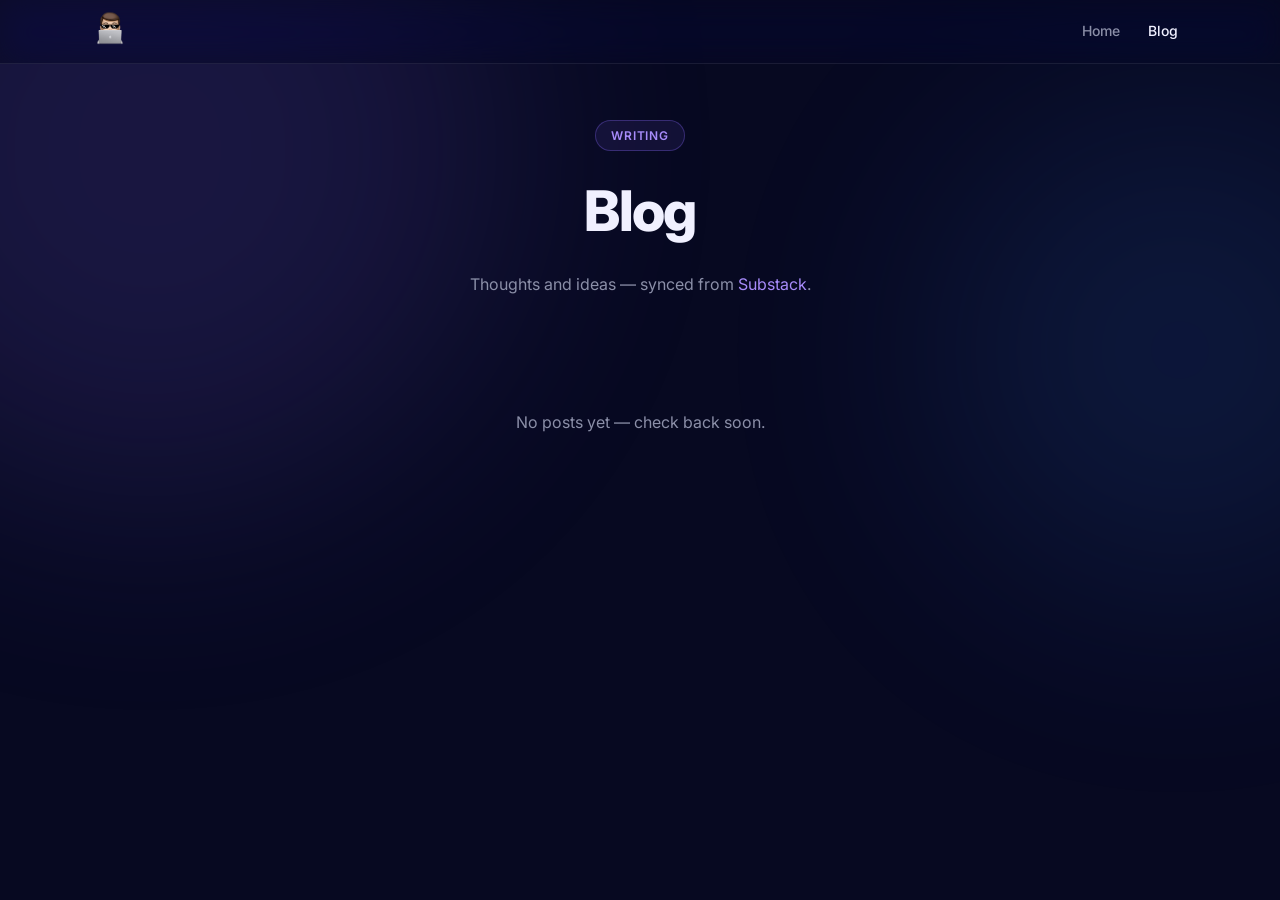
==== blog/index.html @ a7a48029 "feat: add blog section with Substack auto-sync - Add scripts/update-posts.js to fetch technoking.sub" ====
<!DOCTYPE html>
<html lang="en">
<head>
    <meta charset="UTF-8">
    <meta name="viewport" content="width=device-width, initial-scale=1.0">
    <meta name="description" content="Blog posts by Dimitris Skaronis">
    <link rel="preconnect" href="https://fonts.googleapis.com">
    <link rel="preconnect" href="https://fonts.gstatic.com" crossorigin>
    <link href="https://fonts.googleapis.com/css2?family=Inter:wght@300;400;500;600;700;800;900&display=swap" rel="stylesheet">
    <link rel="stylesheet" href="../style.css">
    <link rel="stylesheet" href="blog.css">
    <title>Blog — Dimitris Skaronis</title>
</head>
<body>
    <div class="bg-orb bg-orb--purple"></div>
    <div class="bg-orb bg-orb--blue"></div>

    <nav class="nav">
        <div class="nav__inner">
            <div class="logo">
                <a href="../index.html">
                    <img src="../assets/New.TechnoKing.png" alt="TechnoKing logo">
                </a>
            </div>
            <div class="nav__links">
                <a href="../index.html" class="nav__link">Home</a>
                <a href="index.html"   class="nav__link nav__link--active">Blog</a>
            </div>
        </div>
    </nav>

    <main class="blog-main">
        <div class="blog-header">
            <div class="hero__badge">Writing</div>
            <h1 class="blog-title">Blog</h1>
            <p class="blog-subtitle">
                Thoughts and ideas — synced from
                <a href="https://technoking.substack.com" target="_blank" rel="noopener" class="substack-link">Substack</a>.
            </p>
        </div>

        <div class="posts-list">
            <p class="no-posts">No posts yet — check back soon.</p>
        </div>
    </main>
</body>
</html>
---- style.css ----
/* ── Reset ────────────────────────────────────────────── */
*, *::before, *::after {
    margin: 0;
    padding: 0;
    box-sizing: border-box;
}

/* ── Base ─────────────────────────────────────────────── */
:root {
    --bg-base:       #070921;
    --bg-surface:    #0d1023;
    --accent-purple: #6e56cf;
    --accent-blue:   #3b82f6;
    --accent-magenta:#c026d3;
    --text-primary:  #f0f0ff;
    --text-muted:    #8b8fa8;
    --border:        rgba(255, 255, 255, 0.08);
    --glass-bg:      rgba(255, 255, 255, 0.04);
    --glass-border:  rgba(255, 255, 255, 0.10);
}

html {
    scroll-behavior: smooth;
}

body {
    font-family: 'Inter', system-ui, -apple-system, sans-serif;
    background-color: var(--bg-base);
    color: var(--text-primary);
    min-height: 100vh;
    overflow-x: hidden;
    line-height: 1.6;
}

/* ── Background glow orbs ─────────────────────────────── */
.bg-orb {
    position: fixed;
    border-radius: 50%;
    filter: blur(120px);
    opacity: 0.18;
    pointer-events: none;
    z-index: 0;
}

.bg-orb--purple {
    width: 700px;
    height: 700px;
    background: #6e56cf;
    top: -200px;
    left: -200px;
}

.bg-orb--blue {
    width: 500px;
    height: 500px;
    background: #3b82f6;
    top: 100px;
    right: -150px;
    opacity: 0.12;
}

.bg-orb--magenta {
    width: 400px;
    height: 400px;
    background: #c026d3;
    bottom: 0;
    left: 50%;
    transform: translateX(-50%);
    opacity: 0.10;
}

/* ── Nav ──────────────────────────────────────────────── */
.nav {
    position: fixed;
    top: 0;
    left: 0;
    right: 0;
    z-index: 100;
    padding: 0 2rem;
    height: 64px;
    display: flex;
    align-items: center;
    background: rgba(7, 9, 33, 0.6);
    backdrop-filter: blur(16px) saturate(180%);
    -webkit-backdrop-filter: blur(16px) saturate(180%);
    border-bottom: 1px solid var(--border);
}

.nav__inner {
    width: 100%;
    max-width: 1100px;
    margin: 0 auto;
    display: flex;
    align-items: center;
}

.logo {
    display: flex;
    align-items: center;
}

.logo img {
    height: 2.5rem;
    width: 2.5rem;
    object-fit: contain;
    border-radius: 8px;
}

/* ── Hero ─────────────────────────────────────────────── */
.hero {
    position: relative;
    z-index: 1;
    min-height: 100vh;
    display: flex;
    flex-direction: column;
    align-items: center;
    justify-content: center;
    text-align: center;
    padding: 0 1.5rem;
    padding-top: 64px;
    gap: 3rem;
}

.hero__content {
    display: flex;
    flex-direction: column;
    align-items: center;
    gap: 1.5rem;
    max-width: 700px;
}

/* Badge */
.hero__badge {
    display: inline-flex;
    align-items: center;
    gap: 0.5rem;
    padding: 0.3rem 0.9rem;
    border-radius: 999px;
    border: 1px solid rgba(110, 86, 207, 0.4);
    background: rgba(110, 86, 207, 0.12);
    color: #a78bfa;
    font-size: 0.75rem;
    font-weight: 600;
    letter-spacing: 0.08em;
    text-transform: uppercase;
}

/* Title */
.hero__title {
    font-size: clamp(2.5rem, 7vw, 5rem);
    font-weight: 800;
    line-height: 1.1;
    letter-spacing: -0.03em;
    color: var(--text-primary);
}

/* Gradient text */
.gradient-text {
    background: linear-gradient(135deg, #a78bfa 0%, #60a5fa 50%, #e879f9 100%);
    -webkit-background-clip: text;
    -webkit-text-fill-color: transparent;
    background-clip: text;
}

/* Subtitle */
.hero__subtitle {
    font-size: 1.1rem;
    color: var(--text-muted);
    font-weight: 400;
    max-width: 420px;
}

/* ── Glass card ───────────────────────────────────────── */
.glass-card {
    background: var(--glass-bg);
    border: 1px solid var(--glass-border);
    border-radius: 16px;
    backdrop-filter: blur(24px) saturate(160%);
    -webkit-backdrop-filter: blur(24px) saturate(160%);
    box-shadow:
        0 0 0 1px rgba(255,255,255,0.04) inset,
        0 8px 32px rgba(0, 0, 0, 0.4);
}

.hero__card {
    display: flex;
    align-items: center;
    gap: 0.75rem;
    padding: 0.85rem 1.25rem;
    font-size: 0.9rem;
}

.card__dot {
    width: 8px;
    height: 8px;
    border-radius: 50%;
    flex-shrink: 0;
    animation: pulse 2.5s ease-in-out infinite;
}

.card__dot--green {
    background: #4ade80;
    box-shadow: 0 0 8px #4ade80;
}

.card__label {
    color: var(--text-muted);
    font-size: 0.8rem;
    font-weight: 500;
}

.card__value {
    color: var(--text-primary);
    font-weight: 500;
}

@keyframes pulse {
    0%, 100% { opacity: 1; }
    50%       { opacity: 0.4; }
}

/* ── Nav links ────────────────────────────────────────── */
.nav__links {
    display: flex;
    align-items: center;
    gap: 0.25rem;
    margin-left: auto;
}

.nav__link {
    color: var(--text-muted);
    text-decoration: none;
    font-size: 0.875rem;
    font-weight: 500;
    padding: 0.35rem 0.75rem;
    border-radius: 8px;
    transition: color 0.2s, background 0.2s;
}

.nav__link:hover {
    color: var(--text-primary);
    background: rgba(255, 255, 255, 0.06);
}

.nav__link--active {
    color: var(--text-primary);
}

/* ── Responsive ───────────────────────────────────────── */
@media (max-width: 600px) {
    .hero__title {
        font-size: 2.2rem;
    }

    .nav {
        padding: 0 1rem;
    }
}
---- blog/blog.css ----
/* ── Blog-specific styles ─────────────────────────────── */

/* Nav links (used on blog pages) */
.nav__links {
    display: flex;
    align-items: center;
    gap: 0.25rem;
    margin-left: auto;
}

.nav__link {
    color: var(--text-muted);
    text-decoration: none;
    font-size: 0.875rem;
    font-weight: 500;
    padding: 0.35rem 0.75rem;
    border-radius: 8px;
    transition: color 0.2s, background 0.2s;
}

.nav__link:hover {
    color: var(--text-primary);
    background: rgba(255, 255, 255, 0.06);
}

.nav__link--active {
    color: var(--text-primary);
}

/* ── Blog index ───────────────────────────────────────── */
.blog-main {
    position: relative;
    z-index: 1;
    max-width: 720px;
    margin: 0 auto;
    padding: 120px 1.5rem 4rem;
}

.blog-header {
    text-align: center;
    margin-bottom: 4rem;
    display: flex;
    flex-direction: column;
    align-items: center;
    gap: 1rem;
}

.blog-title {
    font-size: clamp(2rem, 6vw, 3.5rem);
    font-weight: 800;
    letter-spacing: -0.03em;
    color: var(--text-primary);
}

.blog-subtitle {
    font-size: 1rem;
    color: var(--text-muted);
    max-width: 400px;
}

.substack-link {
    color: #a78bfa;
    text-decoration: none;
    transition: color 0.2s;
}

.substack-link:hover {
    color: #c4b5fd;
}

/* ── Year groups ──────────────────────────────────────── */
.posts-list {
    display: flex;
    flex-direction: column;
    gap: 2.5rem;
}

.year-group {
    display: flex;
    flex-direction: column;
    gap: 1rem;
}

.year-label {
    font-size: 0.75rem;
    font-weight: 600;
    letter-spacing: 0.1em;
    text-transform: uppercase;
    color: var(--text-muted);
    padding-bottom: 0.5rem;
    border-bottom: 1px solid var(--border);
}

.no-posts {
    text-align: center;
    color: var(--text-muted);
    font-size: 1rem;
    padding: 3rem 0;
}

/* ── Post cards ───────────────────────────────────────── */
.post-card {
    border-radius: 12px;
    transition: border-color 0.2s, transform 0.2s;
}

.post-card:hover {
    border-color: rgba(167, 139, 250, 0.3);
    transform: translateY(-2px);
}

.post-card__link {
    display: flex;
    flex-direction: column;
    gap: 0.4rem;
    padding: 1.25rem 1.5rem;
    text-decoration: none;
    color: inherit;
}

.post-card__date {
    font-size: 0.75rem;
    color: var(--text-muted);
    font-weight: 500;
    letter-spacing: 0.03em;
}

.post-card__title {
    font-size: 1.1rem;
    font-weight: 600;
    color: var(--text-primary);
    line-height: 1.3;
}

.post-card__desc {
    font-size: 0.875rem;
    color: var(--text-muted);
    line-height: 1.5;
    margin-top: 0.2rem;
}

.post-card__read {
    font-size: 0.8rem;
    color: #a78bfa;
    font-weight: 500;
    margin-top: 0.5rem;
    transition: color 0.2s;
}

.post-card:hover .post-card__read {
    color: #c4b5fd;
}

/* ── Individual post page ─────────────────────────────── */
.post-main {
    position: relative;
    z-index: 1;
    max-width: 680px;
    margin: 0 auto;
    padding: 120px 1.5rem 5rem;
}

.post__header {
    margin-bottom: 3rem;
    padding-bottom: 2rem;
    border-bottom: 1px solid var(--border);
}

.post__date {
    display: block;
    font-size: 0.8rem;
    color: var(--text-muted);
    font-weight: 500;
    letter-spacing: 0.03em;
    margin-bottom: 0.75rem;
}

.post__title {
    font-size: clamp(1.75rem, 5vw, 2.75rem);
    font-weight: 800;
    letter-spacing: -0.02em;
    line-height: 1.15;
    color: var(--text-primary);
    margin-bottom: 0.75rem;
}

.post__description {
    font-size: 1.05rem;
    color: var(--text-muted);
    line-height: 1.6;
    margin-bottom: 1rem;
}

.post__substack-link {
    display: inline-block;
    font-size: 0.8rem;
    color: #a78bfa;
    text-decoration: none;
    font-weight: 500;
    transition: color 0.2s;
}

.post__substack-link:hover {
    color: #c4b5fd;
}

/* ── Post body typography ─────────────────────────────── */
.post__body {
    font-size: 1rem;
    line-height: 1.8;
    color: #c8c8d8;
}

.post__body p     { margin-bottom: 1.5em; }
.post__body h1,
.post__body h2,
.post__body h3,
.post__body h4    { color: var(--text-primary); font-weight: 700; margin: 2em 0 0.75em; line-height: 1.2; }
.post__body h1    { font-size: 1.75rem; }
.post__body h2    { font-size: 1.4rem; }
.post__body h3    { font-size: 1.15rem; }
.post__body h4    { font-size: 1rem; }

.post__body a {
    color: #a78bfa;
    text-decoration: underline;
    text-underline-offset: 3px;
    transition: color 0.2s;
}
.post__body a:hover { color: #c4b5fd; }

.post__body strong { color: var(--text-primary); font-weight: 600; }
.post__body em     { font-style: italic; }

.post__body ul,
.post__body ol {
    padding-left: 1.5rem;
    margin-bottom: 1.5em;
}
.post__body li { margin-bottom: 0.4em; }

.post__body blockquote {
    border-left: 3px solid #6e56cf;
    margin: 1.5em 0;
    padding: 0.5em 1.25em;
    color: var(--text-muted);
    font-style: italic;
}

.post__body pre {
    background: rgba(255, 255, 255, 0.04);
    border: 1px solid var(--border);
    border-radius: 10px;
    padding: 1.25rem;
    overflow-x: auto;
    margin-bottom: 1.5em;
}

.post__body code {
    font-family: 'JetBrains Mono', 'Fira Code', monospace;
    font-size: 0.875em;
    color: #a78bfa;
    background: rgba(110, 86, 207, 0.12);
    padding: 0.15em 0.4em;
    border-radius: 4px;
}

.post__body pre code {
    background: none;
    padding: 0;
    color: #c8c8d8;
}

.post__body img {
    max-width: 100%;
    border-radius: 10px;
    margin: 1.5em 0;
    border: 1px solid var(--border);
}

/* ── Responsive ───────────────────────────────────────── */
@media (max-width: 600px) {
    .blog-main,
    .post-main { padding-top: 90px; }
    .post-card__link { padding: 1rem; }
}
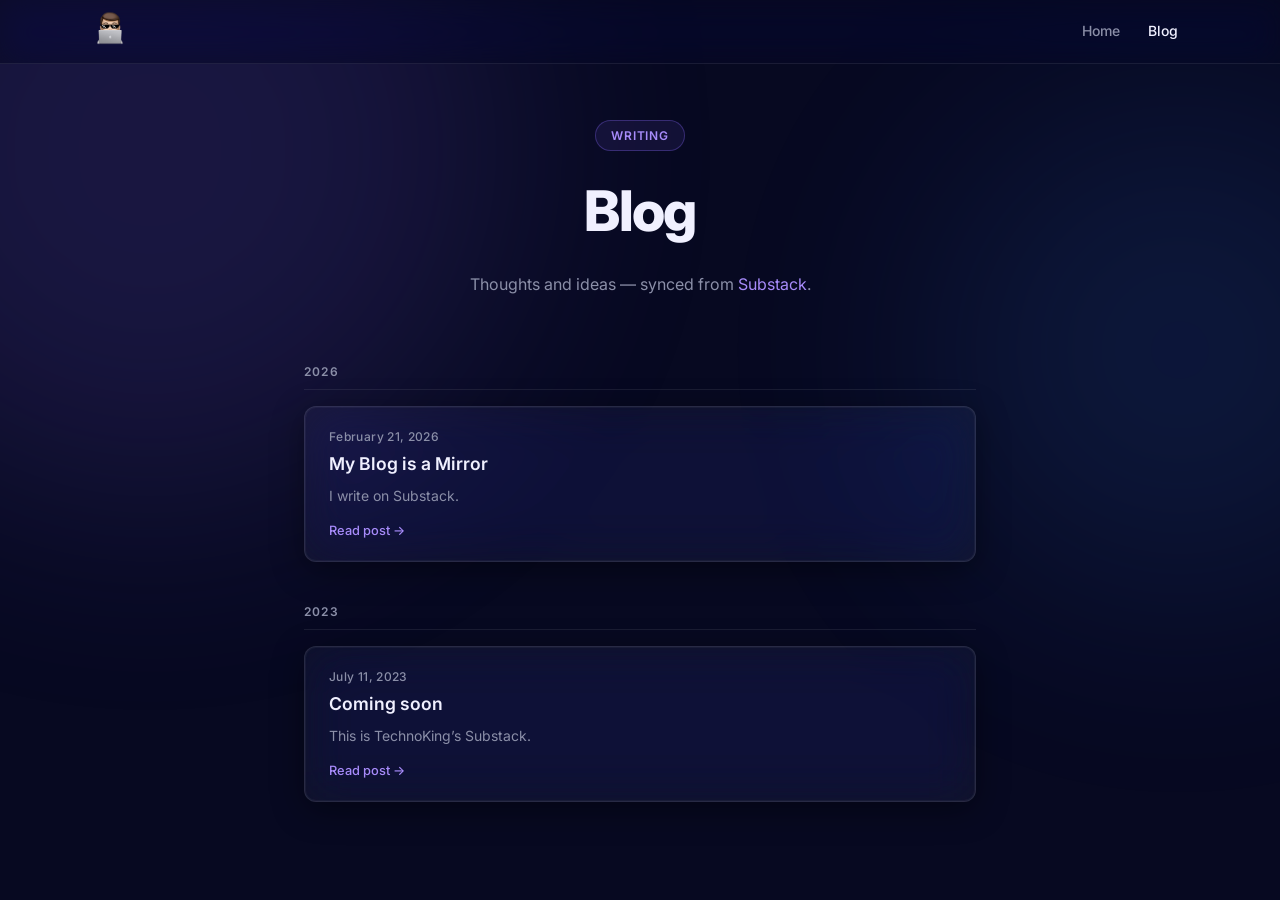
==== commit 3e8dbb4d: "sync: update blog from Substack" ====
--- a/blog/index.html
+++ b/blog/index.html
@@ -40,8 +40,32 @@
         </div>
 
         <div class="posts-list">
-            <p class="no-posts">No posts yet — check back soon.</p>
+            
+        <section class="year-group">
+            <h3 class="year-label">2026</h3>
+            
+            <article class="post-card glass-card">
+                <a href="my-blog-is-a-mirror/index.html" class="post-card__link">
+                    <time class="post-card__date">February 21, 2026</time>
+                    <h2 class="post-card__title">My Blog is a Mirror</h2>
+                    <p class="post-card__desc">I write on Substack.</p>
+                    <span class="post-card__read">Read post →</span>
+                </a>
+            </article>
+        </section>
+        <section class="year-group">
+            <h3 class="year-label">2023</h3>
+            
+            <article class="post-card glass-card">
+                <a href="coming-soon/index.html" class="post-card__link">
+                    <time class="post-card__date">July 11, 2023</time>
+                    <h2 class="post-card__title">Coming soon</h2>
+                    <p class="post-card__desc">This is TechnoKing’s Substack.</p>
+                    <span class="post-card__read">Read post →</span>
+                </a>
+            </article>
+        </section>
         </div>
     </main>
 </body>
-</html>
+</html>
